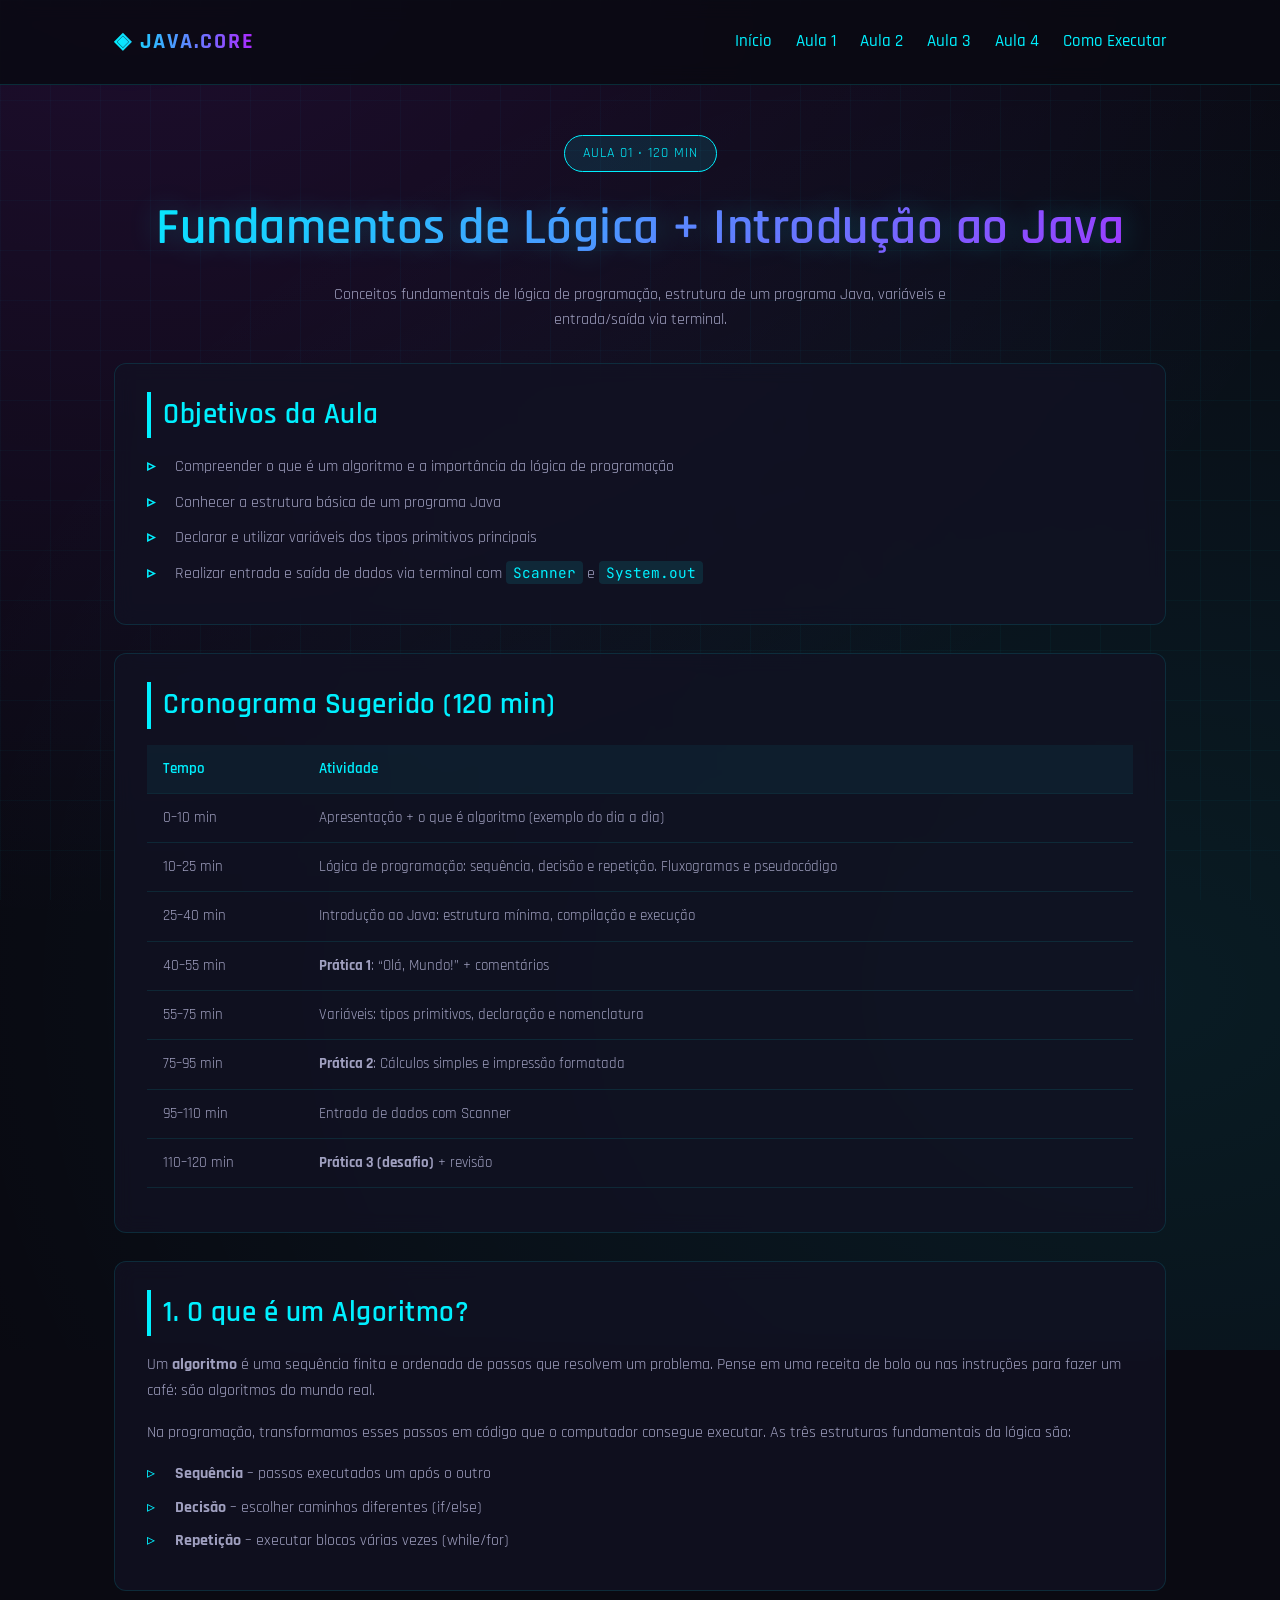
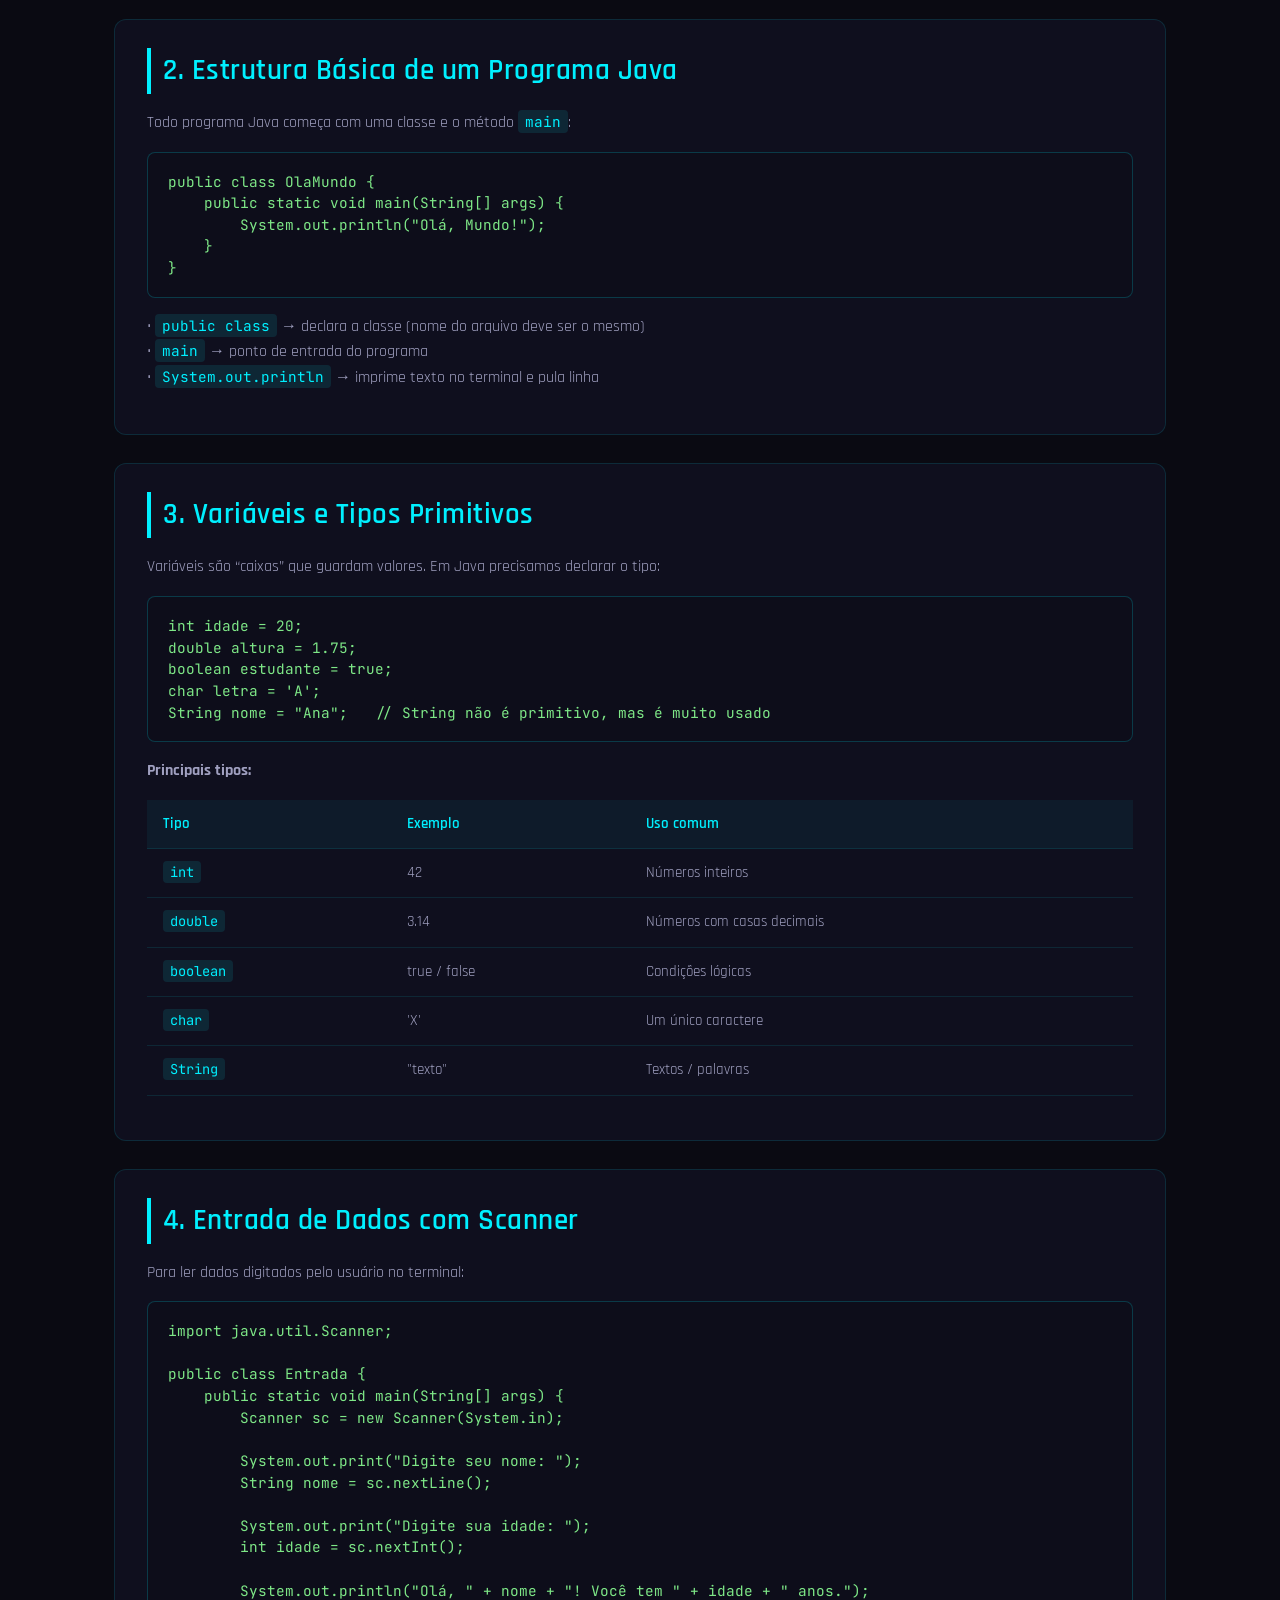
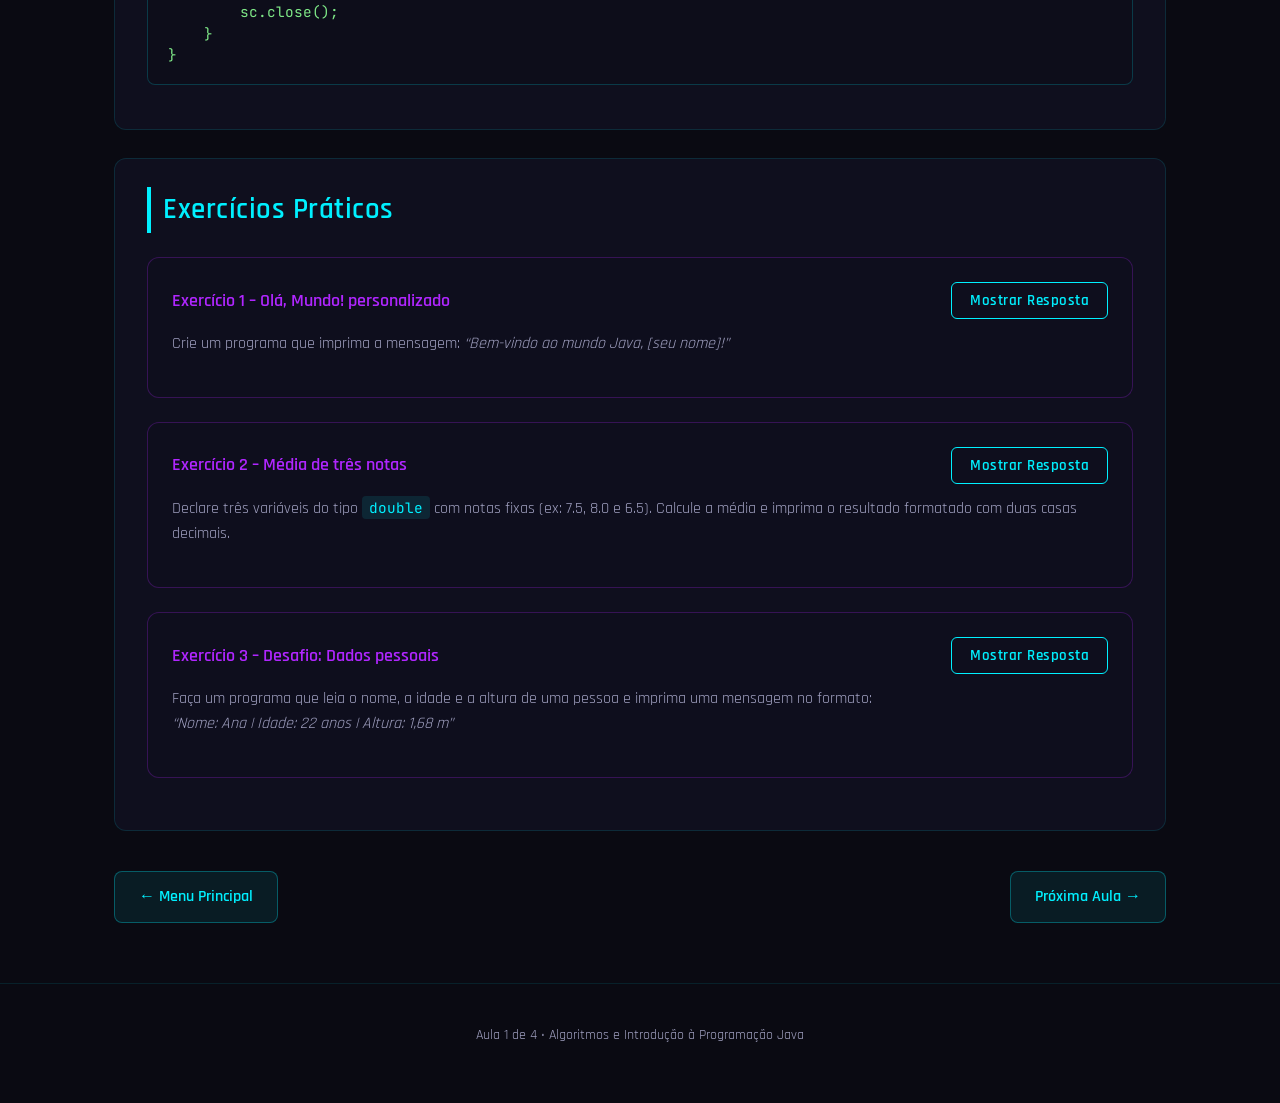
==== aula1.html @ f59149a0 "Carga inicial do curso de Java Carga das 4 primeiras aulas em Java (correspondentes as 4 primeiras a" ====
<!DOCTYPE html>
<html lang="pt-BR">
<head>
  <meta charset="UTF-8">
  <meta name="viewport" content="width=device-width, initial-scale=1.0">
  <title>Aula 1 – Fundamentos + Java Básico</title>
  <link rel="preconnect" href="https://fonts.googleapis.com">
  <link rel="preconnect" href="https://fonts.gstatic.com" crossorigin>
  <link href="https://fonts.googleapis.com/css2?family=JetBrains+Mono:wght@400;500&family=Rajdhani:wght@400;500;600;700&display=swap" rel="stylesheet">
  <link rel="stylesheet" href="css/style.css">
</head>
<body>
  <header>
    <div class="container header-content">
      <div class="logo"><span>◈ JAVA.CORE</span></div>
      <nav>
        <a href="index.html">Início</a>
        <a href="aula1.html">Aula 1</a>
        <a href="aula2.html">Aula 2</a>
        <a href="aula3.html">Aula 3</a>
        <a href="aula4.html">Aula 4</a>
        <a href="como-executar.html">Como Executar</a>
      </nav>
    </div>
  </header>

  <main class="container">
    <div class="lesson-header">
      <span class="badge">AULA 01 • 120 MIN</span>
      <h1>Fundamentos de Lógica + Introdução ao Java</h1>
      <p style="color: var(--text-secondary); max-width: 700px; margin: 12px auto 0;">
        Conceitos fundamentais de lógica de programação, estrutura de um programa Java, 
        variáveis e entrada/saída via terminal.
      </p>
    </div>

    <!-- Objetivos -->
    <section class="section objectives">
      <h2>Objetivos da Aula</h2>
      <ul>
        <li>Compreender o que é um algoritmo e a importância da lógica de programação</li>
        <li>Conhecer a estrutura básica de um programa Java</li>
        <li>Declarar e utilizar variáveis dos tipos primitivos principais</li>
        <li>Realizar entrada e saída de dados via terminal com <span class="inline-code">Scanner</span> e <span class="inline-code">System.out</span></li>
      </ul>
    </section>

    <!-- Cronograma -->
    <section class="section timeline">
      <h2>Cronograma Sugerido (120 min)</h2>
      <table>
        <thead>
          <tr>
            <th>Tempo</th>
            <th>Atividade</th>
          </tr>
        </thead>
        <tbody>
          <tr><td>0–10 min</td><td>Apresentação + o que é algoritmo (exemplo do dia a dia)</td></tr>
          <tr><td>10–25 min</td><td>Lógica de programação: sequência, decisão e repetição. Fluxogramas e pseudocódigo</td></tr>
          <tr><td>25–40 min</td><td>Introdução ao Java: estrutura mínima, compilação e execução</td></tr>
          <tr><td>40–55 min</td><td><strong>Prática 1</strong>: “Olá, Mundo!” + comentários</td></tr>
          <tr><td>55–75 min</td><td>Variáveis: tipos primitivos, declaração e nomenclatura</td></tr>
          <tr><td>75–95 min</td><td><strong>Prática 2</strong>: Cálculos simples e impressão formatada</td></tr>
          <tr><td>95–110 min</td><td>Entrada de dados com Scanner</td></tr>
          <tr><td>110–120 min</td><td><strong>Prática 3 (desafio)</strong> + revisão</td></tr>
        </tbody>
      </table>
    </section>

    <!-- Conteúdo Teórico -->
    <section class="section">
      <h2>1. O que é um Algoritmo?</h2>
      <p>
        Um <strong>algoritmo</strong> é uma sequência finita e ordenada de passos que resolvem um problema.
        Pense em uma receita de bolo ou nas instruções para fazer um café: são algoritmos do mundo real.
      </p>
      <p>
        Na programação, transformamos esses passos em código que o computador consegue executar.
        As três estruturas fundamentais da lógica são:
      </p>
      <ul style="list-style: none; padding-left: 0;">
        <li style="padding-left: 28px; position: relative; margin-bottom: 8px; color: var(--text-secondary);">
          <span style="position: absolute; left: 0; color: var(--neon-cyan);">▹</span>
          <strong>Sequência</strong> – passos executados um após o outro
        </li>
        <li style="padding-left: 28px; position: relative; margin-bottom: 8px; color: var(--text-secondary);">
          <span style="position: absolute; left: 0; color: var(--neon-cyan);">▹</span>
          <strong>Decisão</strong> – escolher caminhos diferentes (if/else)
        </li>
        <li style="padding-left: 28px; position: relative; margin-bottom: 8px; color: var(--text-secondary);">
          <span style="position: absolute; left: 0; color: var(--neon-cyan);">▹</span>
          <strong>Repetição</strong> – executar blocos várias vezes (while/for)
        </li>
      </ul>
    </section>

    <section class="section">
      <h2>2. Estrutura Básica de um Programa Java</h2>
      <p>Todo programa Java começa com uma classe e o método <span class="inline-code">main</span>:</p>
<pre><code>public class OlaMundo {
    public static void main(String[] args) {
        System.out.println("Olá, Mundo!");
    }
}</code></pre>
      <p>
        • <span class="inline-code">public class</span> → declara a classe (nome do arquivo deve ser o mesmo)<br>
        • <span class="inline-code">main</span> → ponto de entrada do programa<br>
        • <span class="inline-code">System.out.println</span> → imprime texto no terminal e pula linha
      </p>
    </section>

    <section class="section">
      <h2>3. Variáveis e Tipos Primitivos</h2>
      <p>Variáveis são “caixas” que guardam valores. Em Java precisamos declarar o tipo:</p>
<pre><code>int idade = 20;
double altura = 1.75;
boolean estudante = true;
char letra = 'A';
String nome = "Ana";   // String não é primitivo, mas é muito usado</code></pre>
      <p><strong>Principais tipos:</strong></p>
      <table>
        <thead>
          <tr><th>Tipo</th><th>Exemplo</th><th>Uso comum</th></tr>
        </thead>
        <tbody>
          <tr><td><span class="inline-code">int</span></td><td>42</td><td>Números inteiros</td></tr>
          <tr><td><span class="inline-code">double</span></td><td>3.14</td><td>Números com casas decimais</td></tr>
          <tr><td><span class="inline-code">boolean</span></td><td>true / false</td><td>Condições lógicas</td></tr>
          <tr><td><span class="inline-code">char</span></td><td>'X'</td><td>Um único caractere</td></tr>
          <tr><td><span class="inline-code">String</span></td><td>"texto"</td><td>Textos / palavras</td></tr>
        </tbody>
      </table>
    </section>

    <section class="section">
      <h2>4. Entrada de Dados com Scanner</h2>
      <p>Para ler dados digitados pelo usuário no terminal:</p>
<pre><code>import java.util.Scanner;

public class Entrada {
    public static void main(String[] args) {
        Scanner sc = new Scanner(System.in);

        System.out.print("Digite seu nome: ");
        String nome = sc.nextLine();

        System.out.print("Digite sua idade: ");
        int idade = sc.nextInt();

        System.out.println("Olá, " + nome + "! Você tem " + idade + " anos.");
        sc.close();
    }
}</code></pre>
    </section>

    <!-- Exercícios -->
    <section class="section">
      <h2>Exercícios Práticos</h2>

      <!-- Exercício 1 -->
      <div class="exercise">
        <div class="exercise-header">
          <span class="exercise-title">Exercício 1 – Olá, Mundo! personalizado</span>
          <button class="toggle-btn">Mostrar Resposta</button>
        </div>
        <p>Crie um programa que imprima a mensagem: <em>“Bem-vindo ao mundo Java, [seu nome]!”</em></p>
        <div class="answer">
          <span class="answer-label">Solução sugerida</span>
<pre><code>public class OlaPersonalizado {
    public static void main(String[] args) {
        System.out.println("Bem-vindo ao mundo Java, Maria!");
    }
}</code></pre>
        </div>
      </div>

      <!-- Exercício 2 -->
      <div class="exercise">
        <div class="exercise-header">
          <span class="exercise-title">Exercício 2 – Média de três notas</span>
          <button class="toggle-btn">Mostrar Resposta</button>
        </div>
        <p>
          Declare três variáveis do tipo <span class="inline-code">double</span> com notas fixas (ex: 7.5, 8.0 e 6.5).  
          Calcule a média e imprima o resultado formatado com duas casas decimais.
        </p>
        <div class="answer">
          <span class="answer-label">Solução sugerida</span>
<pre><code>public class MediaNotas {
    public static void main(String[] args) {
        double nota1 = 7.5;
        double nota2 = 8.0;
        double nota3 = 6.5;

        double media = (nota1 + nota2 + nota3) / 3;

        System.out.printf("Média final: %.2f%n", media);
    }
}</code></pre>
        </div>
      </div>

      <!-- Exercício 3 -->
      <div class="exercise">
        <div class="exercise-header">
          <span class="exercise-title">Exercício 3 – Desafio: Dados pessoais</span>
          <button class="toggle-btn">Mostrar Resposta</button>
        </div>
        <p>
          Faça um programa que leia o nome, a idade e a altura de uma pessoa e imprima 
          uma mensagem no formato:<br>
          <em>“Nome: Ana | Idade: 22 anos | Altura: 1,68 m”</em>
        </p>
        <div class="answer">
          <span class="answer-label">Solução sugerida</span>
<pre><code>import java.util.Scanner;

public class DadosPessoais {
    public static void main(String[] args) {
        Scanner sc = new Scanner(System.in);

        System.out.print("Nome: ");
        String nome = sc.nextLine();

        System.out.print("Idade: ");
        int idade = sc.nextInt();

        System.out.print("Altura (ex: 1.68): ");
        double altura = sc.nextDouble();

        System.out.printf("Nome: %s | Idade: %d anos | Altura: %.2f m%n", 
                          nome, idade, altura);
        sc.close();
    }
}</code></pre>
        </div>
      </div>
    </section>

    <div class="lesson-nav">
      <a href="index.html" class="nav-btn">← Menu Principal</a>
      <a href="aula2.html" class="nav-btn">Próxima Aula →</a>
    </div>
  </main>

  <footer>
    <div class="container">
      <p>Aula 1 de 4 • Algoritmos e Introdução à Programação Java</p>
    </div>
  </footer>

  <script src="js/main.js"></script>
</body>
</html>
---- css/style.css ----
/* ===== RESET & BASE ===== */
*, *::before, *::after {
  margin: 0;
  padding: 0;
  box-sizing: border-box;
}

:root {
  --bg-dark: #0a0a12;
  --bg-card: rgba(18, 18, 35, 0.75);
  --bg-card-hover: rgba(25, 25, 50, 0.9);
  --neon-cyan: #00f0ff;
  --neon-purple: #b026ff;
  --neon-pink: #ff2a6d;
  --neon-green: #39ff14;
  --text-primary: #e8e8f0;
  --text-secondary: #a0a0c0;
  --border-glow: rgba(0, 240, 255, 0.3);
  --font-main: 'Rajdhani', 'Segoe UI', sans-serif;
  --font-mono: 'JetBrains Mono', 'Fira Code', monospace;
  --radius: 12px;
  --transition: all 0.3s cubic-bezier(0.4, 0, 0.2, 1);
}

html {
  scroll-behavior: smooth;
}

body {
  font-family: var(--font-main);
  background: var(--bg-dark);
  color: var(--text-primary);
  min-height: 100vh;
  line-height: 1.6;
  overflow-x: hidden;
  position: relative;
}

/* Animated background grid */
body::before {
  content: '';
  position: fixed;
  top: 0;
  left: 0;
  width: 100%;
  height: 100%;
  background: 
    linear-gradient(rgba(0, 240, 255, 0.03) 1px, transparent 1px),
    linear-gradient(90deg, rgba(0, 240, 255, 0.03) 1px, transparent 1px);
  background-size: 50px 50px;
  pointer-events: none;
  z-index: -2;
}

body::after {
  content: '';
  position: fixed;
  top: -50%;
  left: -50%;
  width: 200%;
  height: 200%;
  background: radial-gradient(ellipse at 30% 20%, rgba(176, 38, 255, 0.12) 0%, transparent 50%),
              radial-gradient(ellipse at 70% 80%, rgba(0, 240, 255, 0.08) 0%, transparent 50%);
  pointer-events: none;
  z-index: -1;
  animation: pulseGlow 12s ease-in-out infinite alternate;
}

@keyframes pulseGlow {
  0% { opacity: 0.6; transform: scale(1); }
  100% { opacity: 1; transform: scale(1.05); }
}

/* ===== TYPOGRAPHY ===== */
h1, h2, h3, h4 {
  font-weight: 600;
  letter-spacing: 0.5px;
}

h1 {
  font-size: clamp(2rem, 5vw, 3.2rem);
  background: linear-gradient(135deg, var(--neon-cyan), var(--neon-purple));
  -webkit-background-clip: text;
  -webkit-text-fill-color: transparent;
  background-clip: text;
  text-shadow: 0 0 30px rgba(0, 240, 255, 0.3);
}

h2 {
  font-size: 1.8rem;
  color: var(--neon-cyan);
  margin-bottom: 1rem;
  border-left: 4px solid var(--neon-cyan);
  padding-left: 12px;
}

h3 {
  font-size: 1.35rem;
  color: var(--neon-purple);
  margin: 1.5rem 0 0.8rem;
}

p {
  color: var(--text-secondary);
  margin-bottom: 1rem;
}

a {
  color: var(--neon-cyan);
  text-decoration: none;
  transition: var(--transition);
}

a:hover {
  color: var(--neon-pink);
  text-shadow: 0 0 8px var(--neon-pink);
}

/* ===== LAYOUT ===== */
.container {
  max-width: 1100px;
  margin: 0 auto;
  padding: 0 24px;
}

header {
  padding: 24px 0;
  border-bottom: 1px solid rgba(0, 240, 255, 0.15);
  backdrop-filter: blur(10px);
  position: sticky;
  top: 0;
  z-index: 100;
  background: rgba(10, 10, 18, 0.85);
}

.header-content {
  display: flex;
  justify-content: space-between;
  align-items: center;
  flex-wrap: wrap;
  gap: 16px;
}

.logo {
  font-size: 1.4rem;
  font-weight: 700;
  letter-spacing: 2px;
  color: var(--neon-cyan);
  display: flex;
  align-items: center;
  gap: 10px;
}

.logo span {
  background: linear-gradient(90deg, var(--neon-cyan), var(--neon-purple));
  -webkit-background-clip: text;
  -webkit-text-fill-color: transparent;
}

nav a {
  margin-left: 20px;
  font-weight: 500;
  font-size: 1.05rem;
  position: relative;
}

nav a::after {
  content: '';
  position: absolute;
  bottom: -4px;
  left: 0;
  width: 0;
  height: 2px;
  background: var(--neon-cyan);
  transition: width 0.3s ease;
}

nav a:hover::after {
  width: 100%;
}

/* ===== HERO / MENU ===== */
.hero {
  text-align: center;
  padding: 80px 0 60px;
}

.hero p.subtitle {
  font-size: 1.25rem;
  max-width: 600px;
  margin: 16px auto 40px;
  color: var(--text-secondary);
}

.lessons-grid {
  display: grid;
  grid-template-columns: repeat(auto-fit, minmax(260px, 1fr));
  gap: 28px;
  margin: 40px 0 80px;
}

.lesson-card {
  background: var(--bg-card);
  border: 1px solid var(--border-glow);
  border-radius: var(--radius);
  padding: 32px 28px;
  transition: var(--transition);
  position: relative;
  overflow: hidden;
  backdrop-filter: blur(12px);
  cursor: pointer;
  text-decoration: none;
  display: block;
}

.lesson-card::before {
  content: '';
  position: absolute;
  top: 0;
  left: 0;
  width: 100%;
  height: 3px;
  background: linear-gradient(90deg, var(--neon-cyan), var(--neon-purple));
  transform: scaleX(0);
  transform-origin: left;
  transition: transform 0.4s ease;
}

.lesson-card:hover {
  transform: translateY(-8px);
  border-color: var(--neon-cyan);
  box-shadow: 0 12px 40px rgba(0, 240, 255, 0.15),
              0 0 20px rgba(176, 38, 255, 0.1);
  background: var(--bg-card-hover);
}

.lesson-card:hover::before {
  transform: scaleX(1);
}

.lesson-number {
  font-size: 3rem;
  font-weight: 700;
  background: linear-gradient(135deg, var(--neon-cyan), var(--neon-purple));
  -webkit-background-clip: text;
  -webkit-text-fill-color: transparent;
  line-height: 1;
  margin-bottom: 12px;
}

.lesson-card h3 {
  color: var(--text-primary);
  margin: 0 0 10px;
  font-size: 1.3rem;
}

.lesson-card p {
  font-size: 0.95rem;
  margin: 0;
}

.lesson-duration {
  display: inline-block;
  margin-top: 16px;
  font-size: 0.85rem;
  color: var(--neon-green);
  border: 1px solid rgba(57, 255, 20, 0.3);
  padding: 4px 12px;
  border-radius: 20px;
}

/* ===== LESSON PAGE ===== */
.lesson-header {
  padding: 50px 0 30px;
  text-align: center;
}

.lesson-header .badge {
  display: inline-block;
  background: rgba(0, 240, 255, 0.1);
  border: 1px solid var(--neon-cyan);
  color: var(--neon-cyan);
  padding: 6px 18px;
  border-radius: 20px;
  font-size: 0.9rem;
  margin-bottom: 16px;
  letter-spacing: 1px;
}

.section {
  background: var(--bg-card);
  border: 1px solid rgba(0, 240, 255, 0.12);
  border-radius: var(--radius);
  padding: 28px 32px;
  margin-bottom: 28px;
  backdrop-filter: blur(10px);
  transition: var(--transition);
}

.section:hover {
  border-color: rgba(0, 240, 255, 0.25);
}

.objectives ul, .timeline ul {
  list-style: none;
  padding-left: 0;
}

.objectives li, .timeline li {
  position: relative;
  padding-left: 28px;
  margin-bottom: 10px;
  color: var(--text-secondary);
}

.objectives li::before {
  content: '▹';
  position: absolute;
  left: 0;
  color: var(--neon-cyan);
  font-weight: bold;
}

.timeline li::before {
  content: '⏱';
  position: absolute;
  left: 0;
  font-size: 0.9rem;
}

/* Code blocks */
pre {
  background: #0d0d1a;
  border: 1px solid rgba(0, 240, 255, 0.2);
  border-radius: 8px;
  padding: 18px 20px;
  overflow-x: auto;
  margin: 16px 0;
  font-family: var(--font-mono);
  font-size: 0.9rem;
  line-height: 1.5;
  position: relative;
}

code {
  font-family: var(--font-mono);
  color: #7ee787;
}

.inline-code {
  background: rgba(0, 240, 255, 0.1);
  color: var(--neon-cyan);
  padding: 2px 7px;
  border-radius: 4px;
  font-family: var(--font-mono);
  font-size: 0.9em;
}

/* Exercise cards */
.exercise {
  background: rgba(15, 15, 30, 0.8);
  border: 1px solid rgba(176, 38, 255, 0.25);
  border-radius: var(--radius);
  padding: 24px;
  margin: 24px 0;
  position: relative;
}

.exercise-header {
  display: flex;
  justify-content: space-between;
  align-items: center;
  flex-wrap: wrap;
  gap: 12px;
  margin-bottom: 12px;
}

.exercise-title {
  font-size: 1.15rem;
  color: var(--neon-purple);
  font-weight: 600;
}

.toggle-btn {
  background: transparent;
  border: 1px solid var(--neon-cyan);
  color: var(--neon-cyan);
  padding: 8px 18px;
  border-radius: 6px;
  font-family: var(--font-main);
  font-size: 0.95rem;
  font-weight: 600;
  cursor: pointer;
  transition: var(--transition);
  letter-spacing: 0.5px;
}

.toggle-btn:hover {
  background: rgba(0, 240, 255, 0.15);
  box-shadow: 0 0 15px rgba(0, 240, 255, 0.3);
  transform: translateY(-2px);
}

.toggle-btn.active {
  background: rgba(0, 240, 255, 0.2);
  border-color: var(--neon-green);
  color: var(--neon-green);
}

.answer {
  display: none;
  margin-top: 18px;
  padding-top: 18px;
  border-top: 1px dashed rgba(0, 240, 255, 0.2);
  animation: fadeIn 0.4s ease;
}

.answer.visible {
  display: block;
}

@keyframes fadeIn {
  from { opacity: 0; transform: translateY(-8px); }
  to { opacity: 1; transform: translateY(0); }
}

.answer-label {
  font-size: 0.85rem;
  color: var(--neon-green);
  text-transform: uppercase;
  letter-spacing: 1px;
  margin-bottom: 10px;
  display: block;
}

/* Tables */
table {
  width: 100%;
  border-collapse: collapse;
  margin: 16px 0;
  font-size: 0.95rem;
}

th, td {
  padding: 12px 16px;
  text-align: left;
  border-bottom: 1px solid rgba(0, 240, 255, 0.1);
}

th {
  color: var(--neon-cyan);
  font-weight: 600;
  background: rgba(0, 240, 255, 0.05);
}

td {
  color: var(--text-secondary);
}

tr:hover td {
  background: rgba(0, 240, 255, 0.03);
}

/* Footer */
footer {
  text-align: center;
  padding: 40px 0;
  margin-top: 60px;
  border-top: 1px solid rgba(0, 240, 255, 0.1);
  color: var(--text-secondary);
  font-size: 0.9rem;
}

footer a {
  color: var(--neon-purple);
}

/* Navigation between lessons */
.lesson-nav {
  display: flex;
  justify-content: space-between;
  gap: 16px;
  margin: 40px 0;
  flex-wrap: wrap;
}

.nav-btn {
  display: inline-flex;
  align-items: center;
  gap: 8px;
  padding: 12px 24px;
  background: rgba(0, 240, 255, 0.08);
  border: 1px solid rgba(0, 240, 255, 0.3);
  border-radius: 8px;
  color: var(--neon-cyan);
  font-weight: 600;
  transition: var(--transition);
}

.nav-btn:hover {
  background: rgba(0, 240, 255, 0.15);
  box-shadow: 0 0 20px rgba(0, 240, 255, 0.2);
  transform: translateY(-2px);
}

/* Responsive */
@media (max-width: 700px) {
  .header-content {
    flex-direction: column;
    text-align: center;
  }
  nav a {
    margin: 0 10px;
  }
  .section {
    padding: 20px;
  }
  .lesson-nav {
    flex-direction: column;
  }
  .nav-btn {
    justify-content: center;
  }
}

/* Scrollbar */
::-webkit-scrollbar {
  width: 8px;
}
::-webkit-scrollbar-track {
  background: #0a0a12;
}
::-webkit-scrollbar-thumb {
  background: rgba(0, 240, 255, 0.3);
  border-radius: 4px;
}
::-webkit-scrollbar-thumb:hover {
  background: rgba(0, 240, 255, 0.5);
}
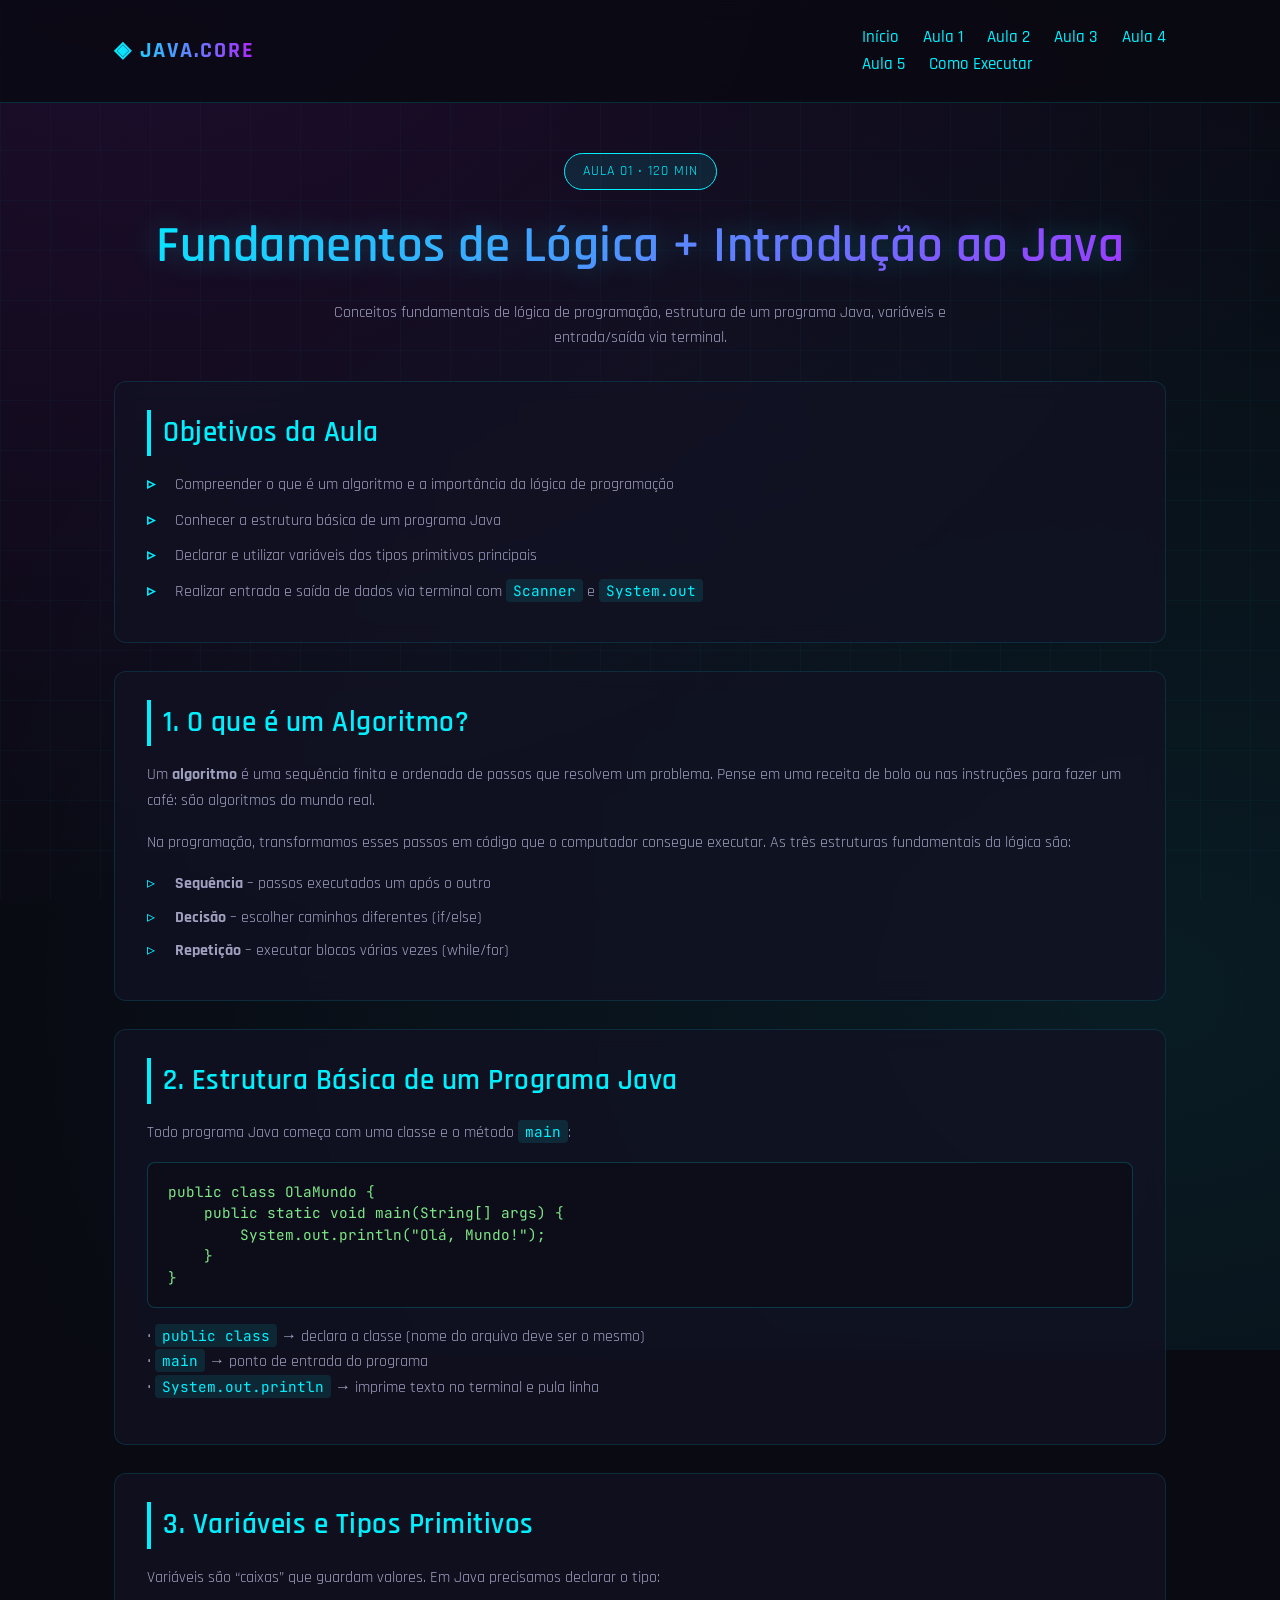
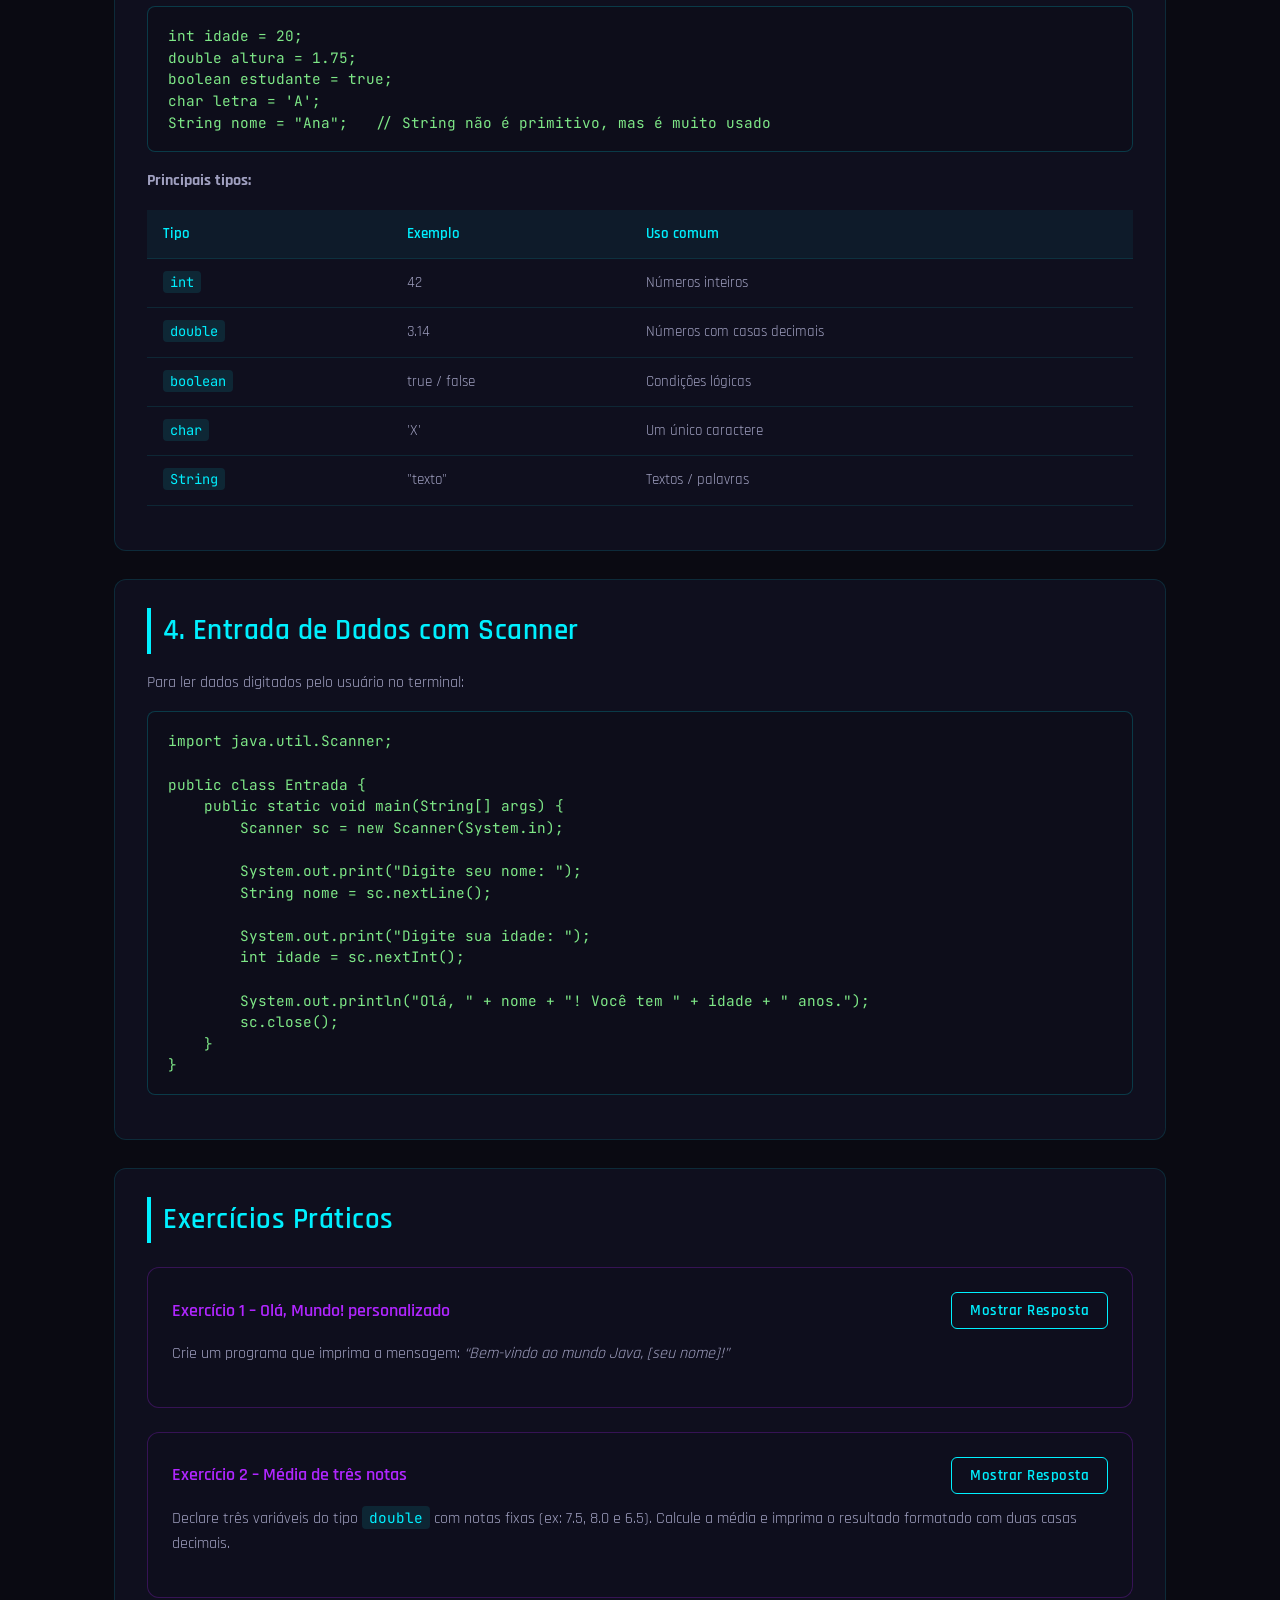
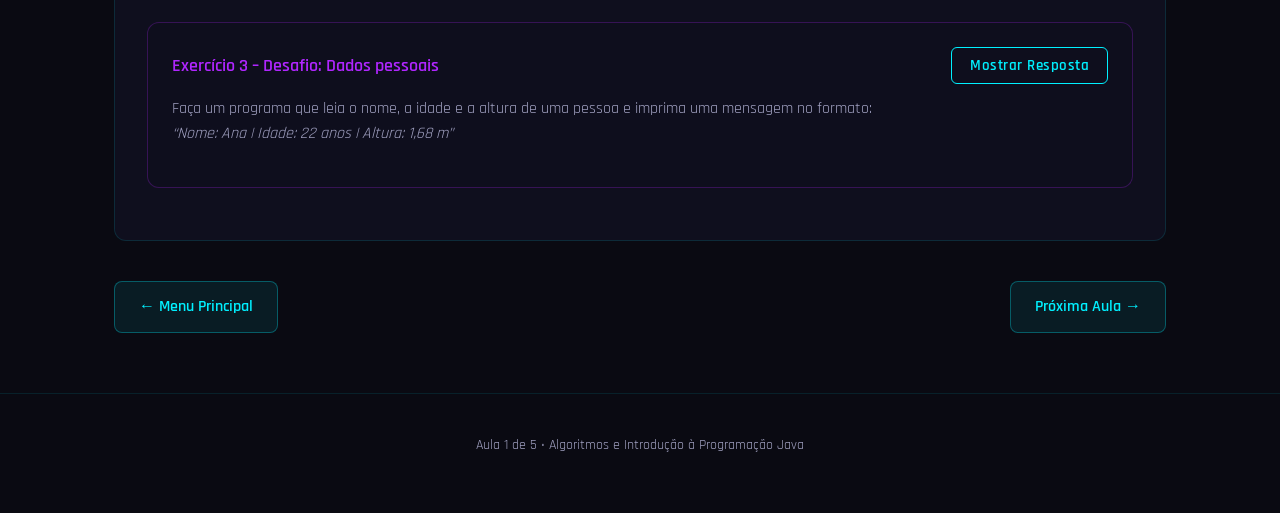
==== commit df558354: "Aula 05 Nova versão (reforma de todas as páginas) e carga da aula 5" ====
--- a/aula1.html
+++ b/aula1.html
@@ -7,7 +7,7 @@
   <link rel="preconnect" href="https://fonts.googleapis.com">
   <link rel="preconnect" href="https://fonts.gstatic.com" crossorigin>
   <link href="https://fonts.googleapis.com/css2?family=JetBrains+Mono:wght@400;500&family=Rajdhani:wght@400;500;600;700&display=swap" rel="stylesheet">
-  <link rel="stylesheet" href="css/style.css">
+  <link rel="stylesheet" href="assets/style.css">
 </head>
 <body>
   <header>
@@ -18,7 +18,8 @@
         <a href="aula1.html">Aula 1</a>
         <a href="aula2.html">Aula 2</a>
         <a href="aula3.html">Aula 3</a>
-        <a href="aula4.html">Aula 4</a>
+        <a href="aula4.html">Aula 4</a><br>
+        <a href="aula5.html">Aula 5</a>
         <a href="como-executar.html">Como Executar</a>
       </nav>
     </div>
@@ -43,29 +44,6 @@
         <li>Declarar e utilizar variáveis dos tipos primitivos principais</li>
         <li>Realizar entrada e saída de dados via terminal com <span class="inline-code">Scanner</span> e <span class="inline-code">System.out</span></li>
       </ul>
-    </section>
-
-    <!-- Cronograma -->
-    <section class="section timeline">
-      <h2>Cronograma Sugerido (120 min)</h2>
-      <table>
-        <thead>
-          <tr>
-            <th>Tempo</th>
-            <th>Atividade</th>
-          </tr>
-        </thead>
-        <tbody>
-          <tr><td>0–10 min</td><td>Apresentação + o que é algoritmo (exemplo do dia a dia)</td></tr>
-          <tr><td>10–25 min</td><td>Lógica de programação: sequência, decisão e repetição. Fluxogramas e pseudocódigo</td></tr>
-          <tr><td>25–40 min</td><td>Introdução ao Java: estrutura mínima, compilação e execução</td></tr>
-          <tr><td>40–55 min</td><td><strong>Prática 1</strong>: “Olá, Mundo!” + comentários</td></tr>
-          <tr><td>55–75 min</td><td>Variáveis: tipos primitivos, declaração e nomenclatura</td></tr>
-          <tr><td>75–95 min</td><td><strong>Prática 2</strong>: Cálculos simples e impressão formatada</td></tr>
-          <tr><td>95–110 min</td><td>Entrada de dados com Scanner</td></tr>
-          <tr><td>110–120 min</td><td><strong>Prática 3 (desafio)</strong> + revisão</td></tr>
-        </tbody>
-      </table>
     </section>
 
     <!-- Conteúdo Teórico -->
@@ -246,10 +224,10 @@
 
   <footer>
     <div class="container">
-      <p>Aula 1 de 4 • Algoritmos e Introdução à Programação Java</p>
+      <p>Aula 1 de 5 • Algoritmos e Introdução à Programação Java</p>
     </div>
   </footer>
 
-  <script src="js/main.js"></script>
+  <script src="assets/main.js"></script>
 </body>
 </html>
--- a/assets/style.css
+++ b/assets/style.css
@@ -0,0 +1,539 @@
+/* ===== RESET & BASE ===== */
+*, *::before, *::after {
+  margin: 0;
+  padding: 0;
+  box-sizing: border-box;
+}
+
+:root {
+  --bg-dark: #0a0a12;
+  --bg-card: rgba(18, 18, 35, 0.75);
+  --bg-card-hover: rgba(25, 25, 50, 0.9);
+  --neon-cyan: #00f0ff;
+  --neon-purple: #b026ff;
+  --neon-pink: #ff2a6d;
+  --neon-green: #39ff14;
+  --text-primary: #e8e8f0;
+  --text-secondary: #a0a0c0;
+  --border-glow: rgba(0, 240, 255, 0.3);
+  --font-main: 'Rajdhani', 'Segoe UI', sans-serif;
+  --font-mono: 'JetBrains Mono', 'Fira Code', monospace;
+  --radius: 12px;
+  --transition: all 0.3s cubic-bezier(0.4, 0, 0.2, 1);
+}
+
+html {
+  scroll-behavior: smooth;
+}
+
+body {
+  font-family: var(--font-main);
+  background: var(--bg-dark);
+  color: var(--text-primary);
+  min-height: 100vh;
+  line-height: 1.6;
+  overflow-x: hidden;
+  position: relative;
+}
+
+/* Animated background grid */
+body::before {
+  content: '';
+  position: fixed;
+  top: 0;
+  left: 0;
+  width: 100%;
+  height: 100%;
+  background: 
+    linear-gradient(rgba(0, 240, 255, 0.03) 1px, transparent 1px),
+    linear-gradient(90deg, rgba(0, 240, 255, 0.03) 1px, transparent 1px);
+  background-size: 50px 50px;
+  pointer-events: none;
+  z-index: -2;
+}
+
+body::after {
+  content: '';
+  position: fixed;
+  top: -50%;
+  left: -50%;
+  width: 200%;
+  height: 200%;
+  background: radial-gradient(ellipse at 30% 20%, rgba(176, 38, 255, 0.12) 0%, transparent 50%),
+              radial-gradient(ellipse at 70% 80%, rgba(0, 240, 255, 0.08) 0%, transparent 50%);
+  pointer-events: none;
+  z-index: -1;
+  animation: pulseGlow 12s ease-in-out infinite alternate;
+}
+
+@keyframes pulseGlow {
+  0% { opacity: 0.6; transform: scale(1); }
+  100% { opacity: 1; transform: scale(1.05); }
+}
+
+/* ===== TYPOGRAPHY ===== */
+h1, h2, h3, h4 {
+  font-weight: 600;
+  letter-spacing: 0.5px;
+}
+
+h1 {
+  font-size: clamp(2rem, 5vw, 3.2rem);
+  background: linear-gradient(135deg, var(--neon-cyan), var(--neon-purple));
+  -webkit-background-clip: text;
+  -webkit-text-fill-color: transparent;
+  background-clip: text;
+  text-shadow: 0 0 30px rgba(0, 240, 255, 0.3);
+}
+
+h2 {
+  font-size: 1.8rem;
+  color: var(--neon-cyan);
+  margin-bottom: 1rem;
+  border-left: 4px solid var(--neon-cyan);
+  padding-left: 12px;
+}
+
+h3 {
+  font-size: 1.35rem;
+  color: var(--neon-purple);
+  margin: 1.5rem 0 0.8rem;
+}
+
+p {
+  color: var(--text-secondary);
+  margin-bottom: 1rem;
+}
+
+a {
+  color: var(--neon-cyan);
+  text-decoration: none;
+  transition: var(--transition);
+}
+
+a:hover {
+  color: var(--neon-pink);
+  text-shadow: 0 0 8px var(--neon-pink);
+}
+
+/* ===== LAYOUT ===== */
+.container {
+  max-width: 1100px;
+  margin: 0 auto;
+  padding: 0 24px;
+}
+
+header {
+  padding: 24px 0;
+  border-bottom: 1px solid rgba(0, 240, 255, 0.15);
+  backdrop-filter: blur(10px);
+  position: sticky;
+  top: 0;
+  z-index: 100;
+  background: rgba(10, 10, 18, 0.85);
+}
+
+.header-content {
+  display: flex;
+  justify-content: space-between;
+  align-items: center;
+  flex-wrap: wrap;
+  gap: 16px;
+}
+
+.logo {
+  font-size: 1.4rem;
+  font-weight: 700;
+  letter-spacing: 2px;
+  color: var(--neon-cyan);
+  display: flex;
+  align-items: center;
+  gap: 10px;
+}
+
+.logo span {
+  background: linear-gradient(90deg, var(--neon-cyan), var(--neon-purple));
+  -webkit-background-clip: text;
+  -webkit-text-fill-color: transparent;
+}
+
+nav a {
+  margin-left: 20px;
+  font-weight: 500;
+  font-size: 1.05rem;
+  position: relative;
+}
+
+nav a::after {
+  content: '';
+  position: absolute;
+  bottom: -4px;
+  left: 0;
+  width: 0;
+  height: 2px;
+  background: var(--neon-cyan);
+  transition: width 0.3s ease;
+}
+
+nav a:hover::after {
+  width: 100%;
+}
+
+/* ===== HERO / MENU ===== */
+.hero {
+  text-align: center;
+  padding: 80px 0 60px;
+}
+
+.hero p.subtitle {
+  font-size: 1.25rem;
+  max-width: 600px;
+  margin: 16px auto 40px;
+  color: var(--text-secondary);
+}
+
+.lessons-grid {
+  display: grid;
+  grid-template-columns: repeat(auto-fit, minmax(260px, 1fr));
+  gap: 28px;
+  margin: 40px 0 80px;
+}
+
+.lesson-card {
+  background: var(--bg-card);
+  border: 1px solid var(--border-glow);
+  border-radius: var(--radius);
+  padding: 32px 28px;
+  transition: var(--transition);
+  position: relative;
+  overflow: hidden;
+  backdrop-filter: blur(12px);
+  cursor: pointer;
+  text-decoration: none;
+  display: block;
+}
+
+.lesson-card::before {
+  content: '';
+  position: absolute;
+  top: 0;
+  left: 0;
+  width: 100%;
+  height: 3px;
+  background: linear-gradient(90deg, var(--neon-cyan), var(--neon-purple));
+  transform: scaleX(0);
+  transform-origin: left;
+  transition: transform 0.4s ease;
+}
+
+.lesson-card:hover {
+  transform: translateY(-8px);
+  border-color: var(--neon-cyan);
+  box-shadow: 0 12px 40px rgba(0, 240, 255, 0.15),
+              0 0 20px rgba(176, 38, 255, 0.1);
+  background: var(--bg-card-hover);
+}
+
+.lesson-card:hover::before {
+  transform: scaleX(1);
+}
+
+.lesson-number {
+  font-size: 3rem;
+  font-weight: 700;
+  background: linear-gradient(135deg, var(--neon-cyan), var(--neon-purple));
+  -webkit-background-clip: text;
+  -webkit-text-fill-color: transparent;
+  line-height: 1;
+  margin-bottom: 12px;
+}
+
+.lesson-card h3 {
+  color: var(--text-primary);
+  margin: 0 0 10px;
+  font-size: 1.3rem;
+}
+
+.lesson-card p {
+  font-size: 0.95rem;
+  margin: 0;
+}
+
+.lesson-duration {
+  display: inline-block;
+  margin-top: 16px;
+  font-size: 0.85rem;
+  color: var(--neon-green);
+  border: 1px solid rgba(57, 255, 20, 0.3);
+  padding: 4px 12px;
+  border-radius: 20px;
+}
+
+/* ===== LESSON PAGE ===== */
+.lesson-header {
+  padding: 50px 0 30px;
+  text-align: center;
+}
+
+.lesson-header .badge {
+  display: inline-block;
+  background: rgba(0, 240, 255, 0.1);
+  border: 1px solid var(--neon-cyan);
+  color: var(--neon-cyan);
+  padding: 6px 18px;
+  border-radius: 20px;
+  font-size: 0.9rem;
+  margin-bottom: 16px;
+  letter-spacing: 1px;
+}
+
+.section {
+  background: var(--bg-card);
+  border: 1px solid rgba(0, 240, 255, 0.12);
+  border-radius: var(--radius);
+  padding: 28px 32px;
+  margin-bottom: 28px;
+  backdrop-filter: blur(10px);
+  transition: var(--transition);
+}
+
+.section:hover {
+  border-color: rgba(0, 240, 255, 0.25);
+}
+
+.objectives ul, .timeline ul {
+  list-style: none;
+  padding-left: 0;
+}
+
+.objectives li, .timeline li {
+  position: relative;
+  padding-left: 28px;
+  margin-bottom: 10px;
+  color: var(--text-secondary);
+}
+
+.objectives li::before {
+  content: '▹';
+  position: absolute;
+  left: 0;
+  color: var(--neon-cyan);
+  font-weight: bold;
+}
+
+.timeline li::before {
+  content: '⏱';
+  position: absolute;
+  left: 0;
+  font-size: 0.9rem;
+}
+
+/* Code blocks */
+pre {
+  background: #0d0d1a;
+  border: 1px solid rgba(0, 240, 255, 0.2);
+  border-radius: 8px;
+  padding: 18px 20px;
+  overflow-x: auto;
+  margin: 16px 0;
+  font-family: var(--font-mono);
+  font-size: 0.9rem;
+  line-height: 1.5;
+  position: relative;
+}
+
+code {
+  font-family: var(--font-mono);
+  color: #7ee787;
+}
+
+.inline-code {
+  background: rgba(0, 240, 255, 0.1);
+  color: var(--neon-cyan);
+  padding: 2px 7px;
+  border-radius: 4px;
+  font-family: var(--font-mono);
+  font-size: 0.9em;
+}
+
+/* Exercise cards */
+.exercise {
+  background: rgba(15, 15, 30, 0.8);
+  border: 1px solid rgba(176, 38, 255, 0.25);
+  border-radius: var(--radius);
+  padding: 24px;
+  margin: 24px 0;
+  position: relative;
+}
+
+.exercise-header {
+  display: flex;
+  justify-content: space-between;
+  align-items: center;
+  flex-wrap: wrap;
+  gap: 12px;
+  margin-bottom: 12px;
+}
+
+.exercise-title {
+  font-size: 1.15rem;
+  color: var(--neon-purple);
+  font-weight: 600;
+}
+
+.toggle-btn {
+  background: transparent;
+  border: 1px solid var(--neon-cyan);
+  color: var(--neon-cyan);
+  padding: 8px 18px;
+  border-radius: 6px;
+  font-family: var(--font-main);
+  font-size: 0.95rem;
+  font-weight: 600;
+  cursor: pointer;
+  transition: var(--transition);
+  letter-spacing: 0.5px;
+}
+
+.toggle-btn:hover {
+  background: rgba(0, 240, 255, 0.15);
+  box-shadow: 0 0 15px rgba(0, 240, 255, 0.3);
+  transform: translateY(-2px);
+}
+
+.toggle-btn.active {
+  background: rgba(0, 240, 255, 0.2);
+  border-color: var(--neon-green);
+  color: var(--neon-green);
+}
+
+.answer {
+  display: none;
+  margin-top: 18px;
+  padding-top: 18px;
+  border-top: 1px dashed rgba(0, 240, 255, 0.2);
+  animation: fadeIn 0.4s ease;
+}
+
+.answer.visible {
+  display: block;
+}
+
+@keyframes fadeIn {
+  from { opacity: 0; transform: translateY(-8px); }
+  to { opacity: 1; transform: translateY(0); }
+}
+
+.answer-label {
+  font-size: 0.85rem;
+  color: var(--neon-green);
+  text-transform: uppercase;
+  letter-spacing: 1px;
+  margin-bottom: 10px;
+  display: block;
+}
+
+/* Tables */
+table {
+  width: 100%;
+  border-collapse: collapse;
+  margin: 16px 0;
+  font-size: 0.95rem;
+}
+
+th, td {
+  padding: 12px 16px;
+  text-align: left;
+  border-bottom: 1px solid rgba(0, 240, 255, 0.1);
+}
+
+th {
+  color: var(--neon-cyan);
+  font-weight: 600;
+  background: rgba(0, 240, 255, 0.05);
+}
+
+td {
+  color: var(--text-secondary);
+}
+
+tr:hover td {
+  background: rgba(0, 240, 255, 0.03);
+}
+
+/* Footer */
+footer {
+  text-align: center;
+  padding: 40px 0;
+  margin-top: 60px;
+  border-top: 1px solid rgba(0, 240, 255, 0.1);
+  color: var(--text-secondary);
+  font-size: 0.9rem;
+}
+
+footer a {
+  color: var(--neon-purple);
+}
+
+/* Navigation between lessons */
+.lesson-nav {
+  display: flex;
+  justify-content: space-between;
+  gap: 16px;
+  margin: 40px 0;
+  flex-wrap: wrap;
+}
+
+.nav-btn {
+  display: inline-flex;
+  align-items: center;
+  gap: 8px;
+  padding: 12px 24px;
+  background: rgba(0, 240, 255, 0.08);
+  border: 1px solid rgba(0, 240, 255, 0.3);
+  border-radius: 8px;
+  color: var(--neon-cyan);
+  font-weight: 600;
+  transition: var(--transition);
+}
+
+.nav-btn:hover {
+  background: rgba(0, 240, 255, 0.15);
+  box-shadow: 0 0 20px rgba(0, 240, 255, 0.2);
+  transform: translateY(-2px);
+}
+
+/* Responsive */
+@media (max-width: 700px) {
+  .header-content {
+    flex-direction: column;
+    text-align: center;
+  }
+  nav a {
+    margin: 0 10px;
+  }
+  .section {
+    padding: 20px;
+  }
+  .lesson-nav {
+    flex-direction: column;
+  }
+  .nav-btn {
+    justify-content: center;
+  }
+}
+
+/* Scrollbar */
+::-webkit-scrollbar {
+  width: 8px;
+}
+::-webkit-scrollbar-track {
+  background: #0a0a12;
+}
+::-webkit-scrollbar-thumb {
+  background: rgba(0, 240, 255, 0.3);
+  border-radius: 4px;
+}
+::-webkit-scrollbar-thumb:hover {
+  background: rgba(0, 240, 255, 0.5);
+}
